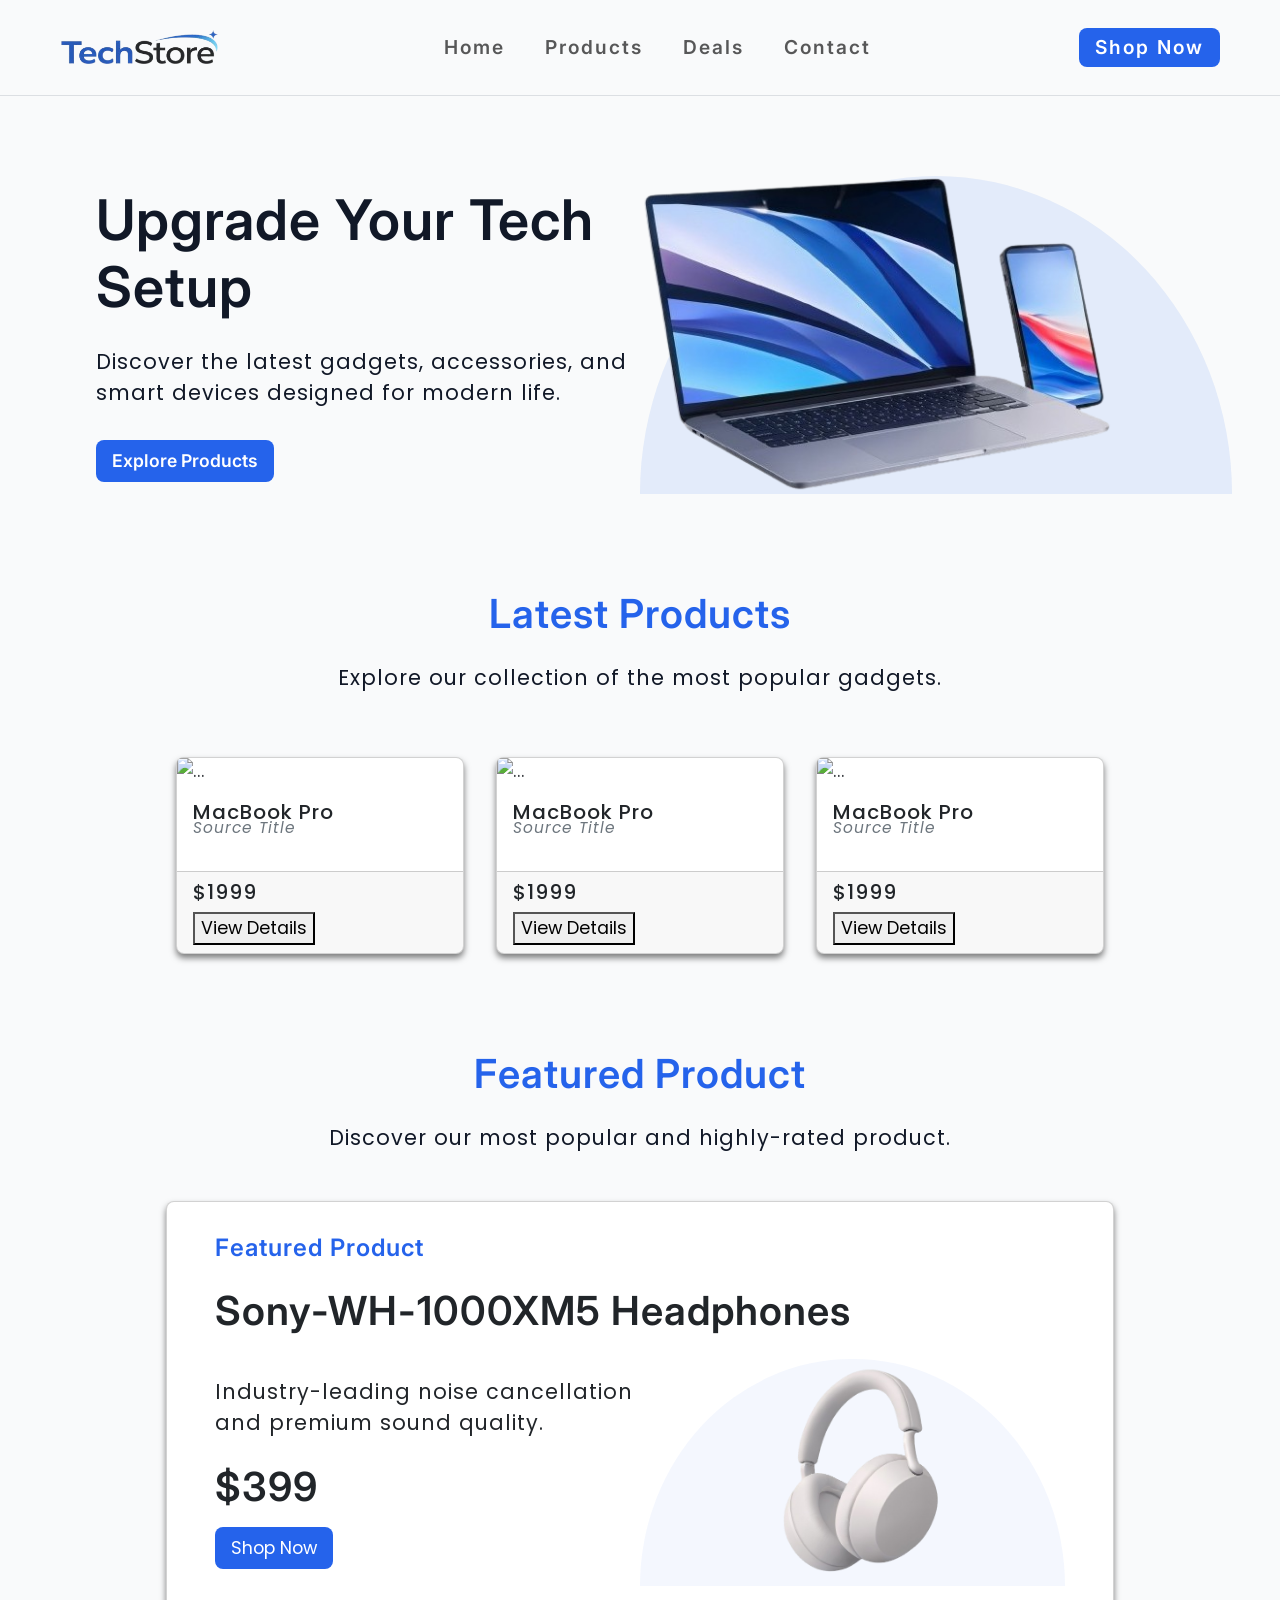
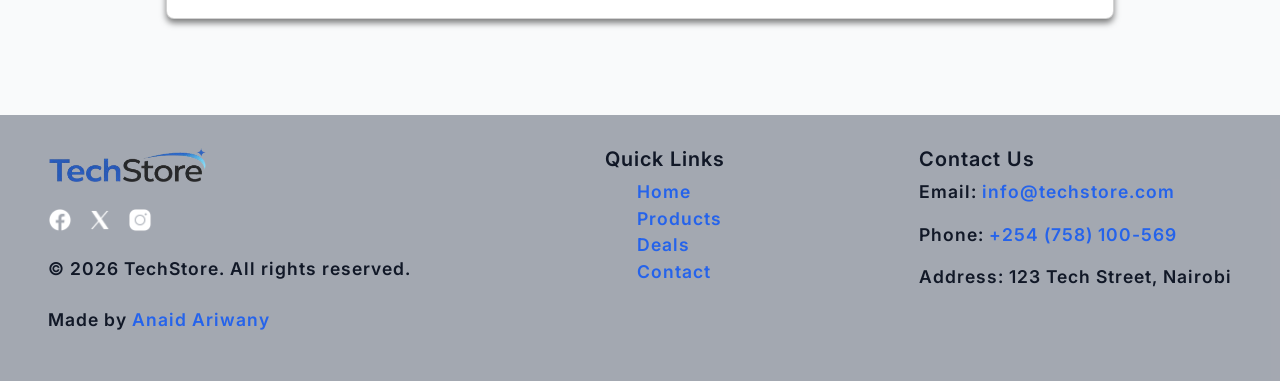
==== index.html @ 0371b0fb "Homepage footer styling completed." ====
<!DOCTYPE html>
<html lang="en">

<head>
    <meta charset="UTF-8">
    <meta name="viewport" content="width=device-width, initial-scale=1.0">
    <title>TechStore</title>

    <!-- favicon -->
    <link rel="icon" href="assets/images/favicon.ico" type="image/x-icon">

    <!-- seo meta tags -->
    <meta name="description"
        content="TechStore is your one-stop shop for the latest and greatest in technology. We offer a wide range of products, from smartphones and laptops to smart home devices and gaming accessories. Our mission is to provide our customers with the best shopping experience possible, with competitive prices, fast shipping, and excellent customer service. Whether you're a tech enthusiast or just looking for the perfect gift, TechStore has something for everyone. Shop with us today and discover the future of technology!">
    <meta name="keywords"
        content="TechStore, technology, gadgets, electronics, smartphones, laptops, smart home devices, gaming accessories, online shopping, tech products">
    <meta name="author" content="Anaid Ariwnay">
    <meta name="robots" content="index, follow">

    <!-- open graph meta tags -->
    <meta property="og:title" content="TechStore">
    <meta property="og:description"
        content="TechStore is your one-stop shop for the latest and greatest in technology. We offer a wide range of products, from smartphones and laptops to smart home devices and gaming accessories. Our mission is to provide our customers with the best shopping experience possible, with competitive prices, fast shipping, and excellent customer service. Whether you're a tech enthusiast or just looking for the perfect gift, TechStore has something for everyone. Shop with us today and discover the future of technology!">
    <meta property="og:image" content="https://anaid-ariwany.github.io/TechStore/assets/images/websiteReview.webp">
    <meta property="og:url" content="https://anaid-ariwany.github.io/TechStore/">

    <!-- inter google font -->
    <link rel="preconnect" href="https://fonts.googleapis.com">
    <link rel="preconnect" href="https://fonts.gstatic.com" crossorigin>
    <link href="https://fonts.googleapis.com/css2?family=Inter:opsz,wght@14..32,600&display=swap" rel="stylesheet">

    <!-- poppins google font -->
    <link rel="preconnect" href="https://fonts.googleapis.com">
    <link rel="preconnect" href="https://fonts.gstatic.com" crossorigin>
    <link href="https://fonts.googleapis.com/css2?family=Poppins&display=swap" rel="stylesheet">

    <!-- bootstrap -->
    <link href="https://cdn.jsdelivr.net/npm/bootstrap@5.3.8/dist/css/bootstrap.min.css" rel="stylesheet"
        integrity="sha384-sRIl4kxILFvY47J16cr9ZwB07vP4J8+LH7qKQnuqkuIAvNWLzeN8tE5YBujZqJLB" crossorigin="anonymous">

    <!-- custom css -->
    <link rel="stylesheet" href="style.css">
</head>

<body>

    <header class="fixed-top">
        <nav class="navbar  navbar-expand-lg">
            <div class="container-fluid">
                <a class="navbar-brand" href="index.html"><img src="assets/images/logo.webp" alt="logo"
                        class="logo"></a>
                <button class="navbar-toggler" type="button" data-bs-toggle="collapse" data-bs-target="#navbarNav"
                    aria-controls="navbarNav" aria-expanded="false" aria-label="Toggle navigation">
                    <span class="navbar-toggler-icon"></span>
                </button>

                <div class="collapse navbar-collapse justify-content-end" id="navbarNav">
                    <ul class="navbar-nav">
                        <li class="nav-item">
                            <a class="nav-link inter-heading" href="index.html">Home</a>
                        </li>
                        <li class="nav-item">
                            <a class="nav-link inter-heading" href="pages/products.html">Products</a>
                        </li>
                        <li class="nav-item">
                            <a class="nav-link inter-heading" href="pages/products.html">Deals</a>
                        </li>
                        <li class="nav-item">
                            <a class="nav-link inter-heading" href="#">Contact</a>
                        </li>
                    </ul>
                </div>

                <div class="collapse navbar-collapse justify-content-end" id="navbarNav">
                    <ul class="navbar-nav">
                        <li class="nav-item">
                            <a id="nav-button" class="nav-link inter-heading" href="pages/products.html">Shop Now</a>
                        </li>
                    </ul>
                </div>

            </div>
        </nav>
    </header>

    <main>

        <!-- hero section -->
        <section class="row gx-0 heroSection">

            <!-- left div -->
            <div class="col-sm-6 heroLeftDiv">
                <h1 class="display-4 inter-heading">Upgrade Your Tech Setup</h1>
                <p>Discover the latest gadgets, accessories, and smart devices designed for modern life.</p>
                <button class="blueButton inter-heading">Explore Products</button>
            </div>

            <!-- right div -->
            <div class="col-sm-6 heroRightDiv">
                <img src="assets/images/heroImage.webp" alt="heroImage" class="img-fluid heroImage">
            </div>

        </section>

        <!-- latest products sections -->
        <section class="productSection">
            <h3 class="display-6 inter-heading">Latest Products</h3>
            <p>Explore our collection of the most popular gadgets.</p>

            <div class="cardsDiv">

                <!-- card -->
                <div class="card" style="width: 18rem;">
                    <img src="..." class="card-img-top" alt="...">
                    <div class="card-body">
                        <h5 class="card-title">MacBook Pro</h5>
                        <figcaption class="blockquote-footer"><cite title="Source Title">Source Title</cite>
                        </figcaption>
                    </div>

                    <div class="card-footer">
                        <h5>$1999</h5>
                        <button>View Details</button>
                    </div>
                </div>


                <!-- card -->
                <div class="card" style="width: 18rem;">
                    <img src="..." class="card-img-top" alt="...">
                    <div class="card-body">
                        <h5 class="card-title">MacBook Pro</h5>
                        <figcaption class="blockquote-footer"><cite title="Source Title">Source Title</cite>
                        </figcaption>
                    </div>

                    <div class="card-footer">
                        <h5>$1999</h5>
                        <button>View Details</button>
                    </div>
                </div>

                <!-- card -->
                <div class="card" style="width: 18rem;">
                    <img src="..." class="card-img-top" alt="...">
                    <div class="card-body">
                        <h5 class="card-title">MacBook Pro</h5>
                        <figcaption class="blockquote-footer"><cite title="Source Title">Source Title</cite>
                        </figcaption>
                    </div>

                    <div class="card-footer">
                        <h5>$1999</h5>
                        <button>View Details</button>
                    </div>
                </div>

            </div>
        </section>

        <!-- featured section -->
        <section class="featuredProductSection">
            <h3 class="display-6 inter-heading">Featured Product</h3>
            <p>Discover our most popular and highly-rated product.</p>

            <!-- card -->
            <div class="card">
                <h4 class="inter-heading">Featured Product</h4>
                <h1 class="inter-heading">Sony-WH-1000XM5 Headphones</h1>

                <div class="bottomCard">
                    <!-- left div -->
                    <div class="cardLeftDiv">
                        <p>Industry-leading noise cancellation and premium sound quality.</p>
                        <h1 class="inter-heading">$399</h1>
                        <button class="blueButton">Shop Now</button>
                    </div>


                    <!-- right div -->
                    <div class="cardRightDiv">
                        <img src="assets/images/whiteHeadset.webp" alt="whiteHeadset" class="img-fluid whiteHeadset">
                    </div>
                </div>

            </div>
        </section>

    </main>

    <footer>

        <!-- left div -->
        <div class="footerLeftDiv">
            <img src="assets/images/logo.webp" alt="logo" class="logo">

            <div class="iconDiv">
                <img src="assets/icons/facebook.webp" alt="facebook" class="icon">
                <img src="assets/icons/twitter.webp" alt="twitter" class="icon">
                <img src="assets/icons/instagram.webp" alt="instagram" class="icon">
            </div>

            <p class="inter-heading">&copy; 2026 TechStore. All rights reserved.</p>

            <p class="inter-heading">Made by <a class="inter-heading" href="https://github.com/Anaid-Ariwany"
                    target="_blank" rel="noopener noreferrer">Anaid
                    Ariwany</a></p>
        </div>

        <!-- middle div -->
        <div class="footerMiddleDiv">
            <h5 class="inter-heading">Quick Links</h5>
            <ul>
                <li><a class="inter-heading" href="index.html">Home</a></li>
                <li><a class="inter-heading" href="pages/products.html">Products</a></li>
                <li><a class="inter-heading" href="pages/products.html">Deals</a></li>
                <li><a class="inter-heading" href="#">Contact</a></li>
            </ul>
        </div>

        <!-- right div -->
        <div>
            <h5 class="inter-heading">Contact Us</h5>
            <p class="inter-heading">Email: <a href="mailto:info@techstore.com">info@techstore.com</a></p>
            <p class="inter-heading">Phone: <a href="tel:+254758100569">+254 (758) 100-569</a></p>
            <p class="inter-heading">Address: 123 Tech Street, Nairobi</p>
        </div>

    </footer>

    <!-- bootstrap -->
    <script src="https://cdn.jsdelivr.net/npm/bootstrap@5.3.8/dist/js/bootstrap.bundle.min.js"
        integrity="sha384-FKyoEForCGlyvwx9Hj09JcYn3nv7wiPVlz7YYwJrWVcXK/BmnVDxM+D2scQbITxI"
        crossorigin="anonymous"></script>
</body>

</html>
---- style.css ----
/* 
Primary: #2563EB
Dark: #111827
Gray: #6B7280
Background: #F9FAFB
Card White: #FFFFFF
*/

.inter-heading {
    font-family: "Inter", sans-serif;
    font-optical-sizing: auto;
    font-weight: 600;
    font-style: normal;
}

body {
    margin: 0;
    font-family: "Poppins", sans-serif;
    font-weight: 400;
    font-style: normal;
    font-size: 1.1rem;
    background-color: #F9FAFB;
    color: #111827;
    line-height: 1.5;
    letter-spacing: 1px;
}

main {
    margin-top: 8rem;
    padding: 0 3rem;
}

.card {
    background-color: #FFFFFF;
    border-radius: 0.5rem;
    box-shadow: 0 4px 6px rgba(0, 0, 0, 0.5);
}

.blueButton {
    padding: 0.5rem 1rem;
    background-color: #2563EB;
    color: #FFFFFF;
    border-radius: 0.5rem;
    border: none;
    width: fit-content;
}

.blueButton:hover {
    transform: scale(1.05);
}

.blockquote-footer::before {
    content: "";
}

/* ##### navbar styling #####*/
header {
    padding: 1rem 3rem;
    background-color: #F9FAFB;
    border-bottom: 1px solid rgb(107, 114, 128, 0.2);
}

.logo {
    width: 10rem;
    height: auto;
}

.navbar-nav {
    gap: 1.5rem;
}

.nav-link {
    font-size: 1.2rem;
    letter-spacing: 2px;
}

.nav-link:hover {
    color: #2563EB;
    transform: scale(1.05);
}

#nav-button {
    padding: 0.3rem 1rem;
    background-color: #2563EB;
    color: #FFFFFF !important;
    border-radius: 0.5rem;
    border: none;
}

#nav-button:hover {
    background-color: #2563EB;
    color: #FFFFFF !important;
    transform: scale(1.05);
}


/* ##### hero sectionstyling #####*/
.heroSection {
    padding: 3rem 0;
}

.heroLeftDiv {
    padding-left: 3rem;
    display: flex;
    flex-direction: column;
    justify-content: center;
    gap: 1rem;
}

.heroLeftDiv p,
.productSection p,
.featuredProductSection p {
    font-size: 1.3rem;
}

.heroImage {
    width: 80%;
    height: auto;
}

.heroRightDiv {
    display: flex;
    align-items: flex-end;
    background-color: rgb(37, 99, 235, 0.1);
    border-top-left-radius: 50% 100%;
    border-top-right-radius: 50% 100%;
}


/* ##### latest products section styling #####*/
.productSection,
.featuredProductSection {
    padding: 3rem 0;
    display: flex;
    flex-direction: column;
    align-items: center;
    gap: 1rem;
}

.cardsDiv {
    padding-top: 2rem;
    display: flex;
    flex-wrap: wrap;
    gap: 2rem;
}

.productSection h3,
.featuredProductSection h3 {
    color: #2563EB;
}

/* ##### featured product section styling #####*/
.featuredProductSection>.card {
    margin-top: 1rem;
    width: 80%;
    padding: 2rem 3rem;
    display: flex;
    flex-direction: column;
    gap: 1rem;
}

.featuredProductSection>.card h4 {
    color: #2563EB;
}

.bottomCard {
    display: flex;
    flex-wrap: wrap;
}

.cardLeftDiv,
.cardRightDiv {
    width: 50%;
}

.cardLeftDiv {
    display: flex;
    flex-direction: column;
    gap: 0.5rem;
    justify-content: center;
}

.cardRightDiv {
    display: flex;
    justify-content: center;
    align-items: flex-end;
    background-color: rgb(37, 99, 235, 0.05);
    border-top-left-radius: 50% 100%;
    border-top-right-radius: 50% 100%;
}

.whiteHeadset {
    width: 50%;
    height: auto;
}

/* ##### footer styling #####*/
footer {
    background-color: rgb(107, 114, 128, 0.6);
    color: #111827;
    display: flex;
    flex-wrap: wrap;
    justify-content: space-between;
    padding: 2rem 3rem;
    margin-top: 3rem;
}

.footerLeftDiv {
    display: flex;
    flex-direction: column;
    gap: 0.5rem;
}

.iconDiv {
    display: flex;
    gap: 1rem;
    padding: 1rem 0;
}

.icon {
    width: 1.5rem;
    height: auto;
    filter: invert(100%) sepia(100%) grayscale(100%) brightness(200%);
}

.icon:hover {
    transform: scale(1.5);
}

footer li {
    list-style: none;
}

footer a {
    color: #2563EB;
    text-decoration: none;
}

/* ##### styling #####*/
/* ##### styling #####*/
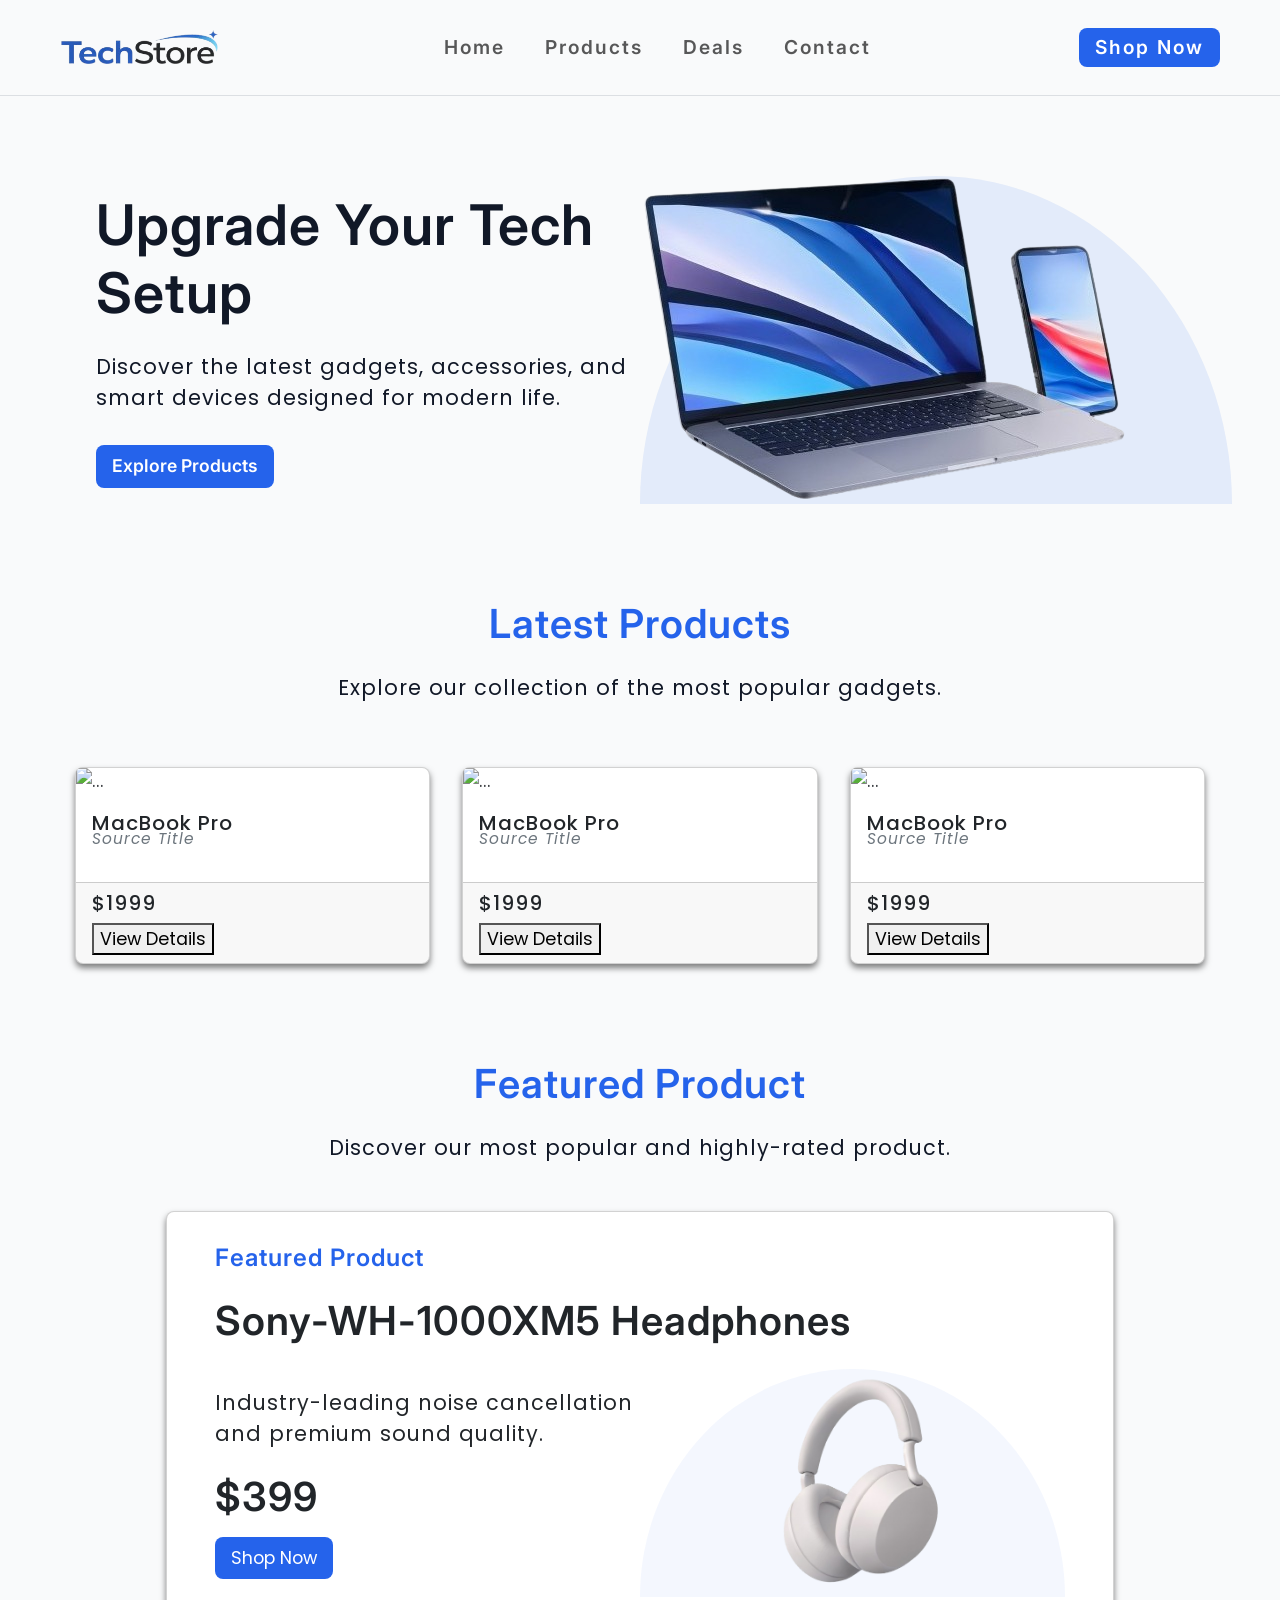
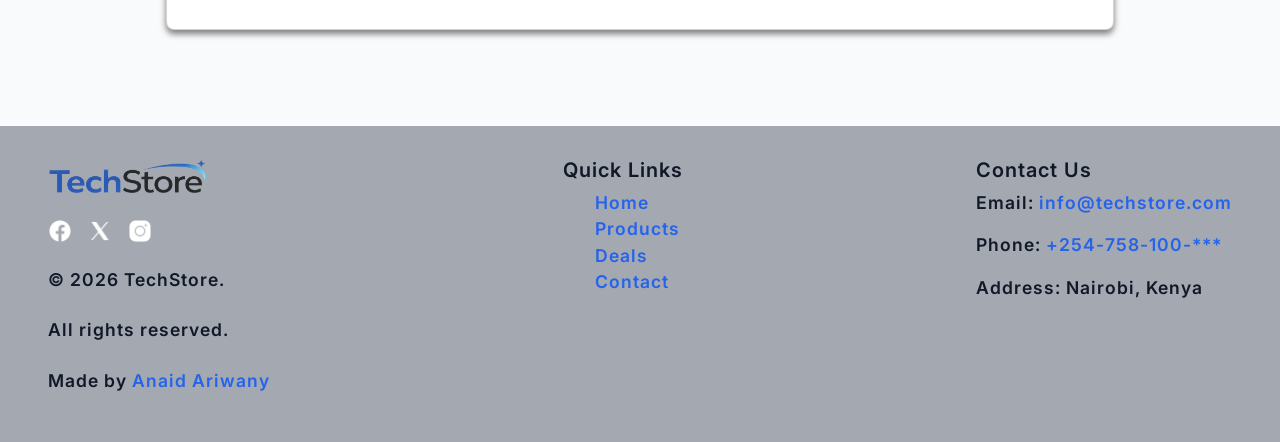
==== commit b565f269: "Homepage responsove design completed." ====
--- a/index.html
+++ b/index.html
@@ -45,7 +45,7 @@
 <body>
 
     <header class="fixed-top">
-        <nav class="navbar  navbar-expand-lg">
+        <nav class="navbar  navbar-expand-md">
             <div class="container-fluid">
                 <a class="navbar-brand" href="index.html"><img src="assets/images/logo.webp" alt="logo"
                         class="logo"></a>
@@ -110,7 +110,7 @@
             <div class="cardsDiv">
 
                 <!-- card -->
-                <div class="card" style="width: 18rem;">
+                <div class="card">
                     <img src="..." class="card-img-top" alt="...">
                     <div class="card-body">
                         <h5 class="card-title">MacBook Pro</h5>
@@ -126,7 +126,7 @@
 
 
                 <!-- card -->
-                <div class="card" style="width: 18rem;">
+                <div class="card">
                     <img src="..." class="card-img-top" alt="...">
                     <div class="card-body">
                         <h5 class="card-title">MacBook Pro</h5>
@@ -141,7 +141,7 @@
                 </div>
 
                 <!-- card -->
-                <div class="card" style="width: 18rem;">
+                <div class="card">
                     <img src="..." class="card-img-top" alt="...">
                     <div class="card-body">
                         <h5 class="card-title">MacBook Pro</h5>
@@ -200,7 +200,8 @@
                 <img src="assets/icons/instagram.webp" alt="instagram" class="icon">
             </div>
 
-            <p class="inter-heading">&copy; 2026 TechStore. All rights reserved.</p>
+            <p class="inter-heading">&copy; 2026 TechStore.</p>
+            <p class="inter-heading">All rights reserved.</p>
 
             <p class="inter-heading">Made by <a class="inter-heading" href="https://github.com/Anaid-Ariwany"
                     target="_blank" rel="noopener noreferrer">Anaid
@@ -219,11 +220,11 @@
         </div>
 
         <!-- right div -->
-        <div>
+        <div class="footerRightDiv">
             <h5 class="inter-heading">Contact Us</h5>
             <p class="inter-heading">Email: <a href="mailto:info@techstore.com">info@techstore.com</a></p>
-            <p class="inter-heading">Phone: <a href="tel:+254758100569">+254 (758) 100-569</a></p>
-            <p class="inter-heading">Address: 123 Tech Street, Nairobi</p>
+            <p class="inter-heading">Phone: <a href="tel:+254758100569">+254-758-100-***</a></p>
+            <p class="inter-heading">Address: Nairobi, Kenya</p>
         </div>
 
     </footer>
--- a/style.css
+++ b/style.css
@@ -85,6 +85,7 @@
     color: #FFFFFF !important;
     border-radius: 0.5rem;
     border: none;
+    width: fit-content;
 }
 
 #nav-button:hover {
@@ -114,7 +115,7 @@
 }
 
 .heroImage {
-    width: 80%;
+    min-width: 80%;
     height: auto;
 }
 
@@ -134,14 +135,21 @@
     display: flex;
     flex-direction: column;
     align-items: center;
+    justify-content: center;
     gap: 1rem;
 }
 
 .cardsDiv {
     padding-top: 2rem;
     display: flex;
-    flex-wrap: wrap;
+    justify-content: center;
+    flex-wrap: nowrap;
     gap: 2rem;
+    width: 100%
+}
+
+.cardsDiv>.card {
+    width: 30%;
 }
 
 .productSection h3,
@@ -199,7 +207,6 @@
     background-color: rgb(107, 114, 128, 0.6);
     color: #111827;
     display: flex;
-    flex-wrap: wrap;
     justify-content: space-between;
     padding: 2rem 3rem;
     margin-top: 3rem;
@@ -208,6 +215,7 @@
 .footerLeftDiv {
     display: flex;
     flex-direction: column;
+    flex-wrap: wrap;
     gap: 0.5rem;
 }
 
@@ -236,5 +244,237 @@
     text-decoration: none;
 }
 
-/* ##### styling #####*/
-/* ##### styling #####*/+/* ############### responsive design ###############*/
+/* screens above 768px and below 883px */
+@media (min-width:768px) and (max-width:883px) {
+    header {
+        padding: 1rem;
+    }
+
+    .navbar-nav {
+        gap: 0;
+    }
+
+    #nav-button {
+        padding: 0.3rem 0.5rem;
+    }
+
+    footer {
+        padding: 1rem;
+    }
+
+    .heroRightDiv {
+        border-top-left-radius: 80% 100%;
+        border-top-right-radius: 80% 100%;
+    }
+}
+
+/* screens above 768px and below 992px */
+@media (min-width:768px) and (max-width:992px) {
+    main {
+        padding: 0 1rem;
+    }
+
+    .heroLeftDiv p {
+        font-size: 1.2rem;
+    }
+
+    .cardsDiv {
+        gap: 1rem;
+    }
+
+    .featuredProductSection>.card {
+        width: 90%;
+    }
+
+    .whiteHeadset {
+        width: 65%;
+        height: auto;
+    }
+}
+
+/* screens above 576px and below 768px */
+@media (min-width:576px) and (max-width:768px) {
+    main {
+        padding: 0 1rem;
+    }
+
+    .heroLeftDiv {
+        padding-left: 0;
+        gap: 0.5rem;
+    }
+
+    .heroLeftDiv p,
+    .productSection p,
+    .featuredProductSection p {
+        font-size: 1.1rem;
+    }
+
+    .heroImage {
+        min-width: 100%;
+    }
+
+    .heroRightDiv,
+    .cardRightDiv {
+        border-top-left-radius: 80% 100%;
+        border-top-right-radius: 80% 100%;
+    }
+
+    .cardsDiv {
+        gap: 0.5rem;
+        padding: 0;
+    }
+
+    .featuredProductSection>.card {
+        width: 100%;
+        margin-top: 0;
+    }
+
+    .whiteHeadset {
+        width: 80%;
+        height: auto;
+    }
+
+    .footerMiddleDiv {
+        display: none;
+    }
+}
+
+/* screens below 576px */
+@media (max-width:576px) {
+    main {
+        padding: 0 1rem;
+    }
+
+    .heroLeftDiv {
+        padding-left: 0;
+        gap: 0.5rem;
+        text-align: center;
+        align-items: center;
+        padding-bottom: 2rem;
+    }
+
+    .heroImage {
+        min-width: 50%;
+    }
+
+    .heroRightDiv,
+    .cardRightDiv {
+        border-top-left-radius: 80% 100%;
+        border-top-right-radius: 80% 100%;
+    }
+
+    .heroLeftDiv p,
+    .productSection p,
+    .featuredProductSection p {
+        font-size: 1.1rem;
+    }
+
+    .productSection p,
+    .featuredProductSection p {
+        text-align: center;
+    }
+
+    .cardLeftDiv p {
+        text-align: left;
+    }
+
+    .heroImage {
+        min-width: 100%;
+    }
+
+    .heroRightDiv,
+    .cardRightDiv {
+        border-top-left-radius: 80% 100%;
+        border-top-right-radius: 80% 100%;
+    }
+
+    .heroSection,
+    .productSection {
+        padding: 2rem 0;
+    }
+
+    .cardsDiv {
+        flex-wrap: wrap;
+        gap: 1rem;
+        padding: 0;
+    }
+
+    .cardsDiv>.card {
+        width: 15rem;
+    }
+
+    .featuredProductSection>.card {
+        width: 100%;
+        margin-top: 0;
+    }
+
+    .whiteHeadset {
+        width: 80%;
+        height: auto;
+    }
+
+    .footerMiddleDiv {
+        display: none;
+    }
+
+    footer {
+        padding: 1rem;
+    }
+}
+
+/* screens below 503px */
+@media (max-width:503px) {
+    footer {
+        flex-direction: column;
+        align-items: center;
+        gap: 1rem;
+        text-align: center;
+    }
+
+    .iconDiv {
+        justify-content: center;
+    }
+}
+
+/* screens below 528px */
+@media (max-width:528px) {
+    header {
+        padding: 1rem;
+    }
+
+    .cardsDiv {
+        gap: 2rem;
+    }
+
+    .cardsDiv>.card {
+        width: 80%;
+    }
+
+    .featuredProductSection>.card h1,
+    .featuredProductSection>.card h4 {
+        text-align: center;
+    }
+
+    .bottomCard {
+        flex-direction: column;
+        gap: 1rem;
+    }
+
+    .cardLeftDiv,
+    .cardRightDiv {
+        width: 100%;
+        justify-content: center;
+        align-items: center;
+    }
+
+    .heroRightDiv {
+        border-top-left-radius: 80% 100%;
+        border-top-right-radius: 80% 100%;
+    }
+
+    .whiteHeadset {
+        width: 60%;
+        height: auto;
+    }
+}
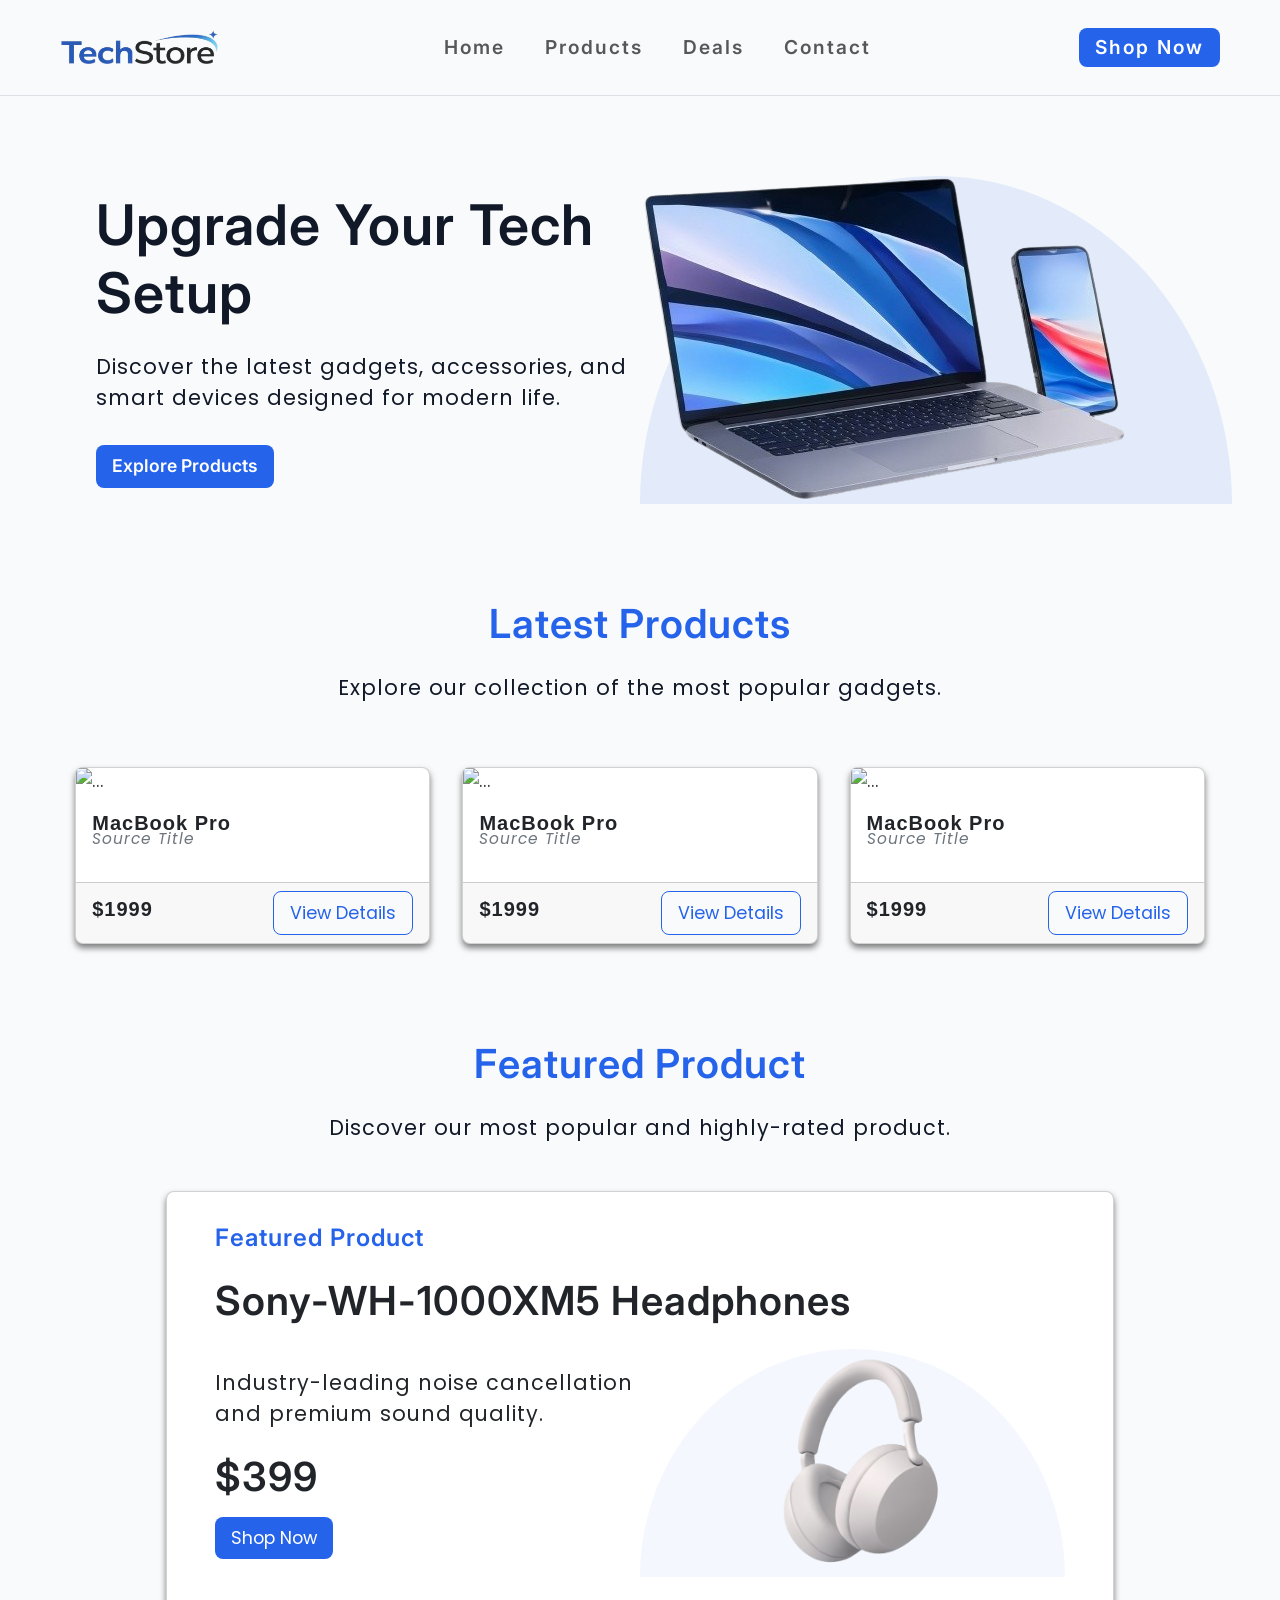
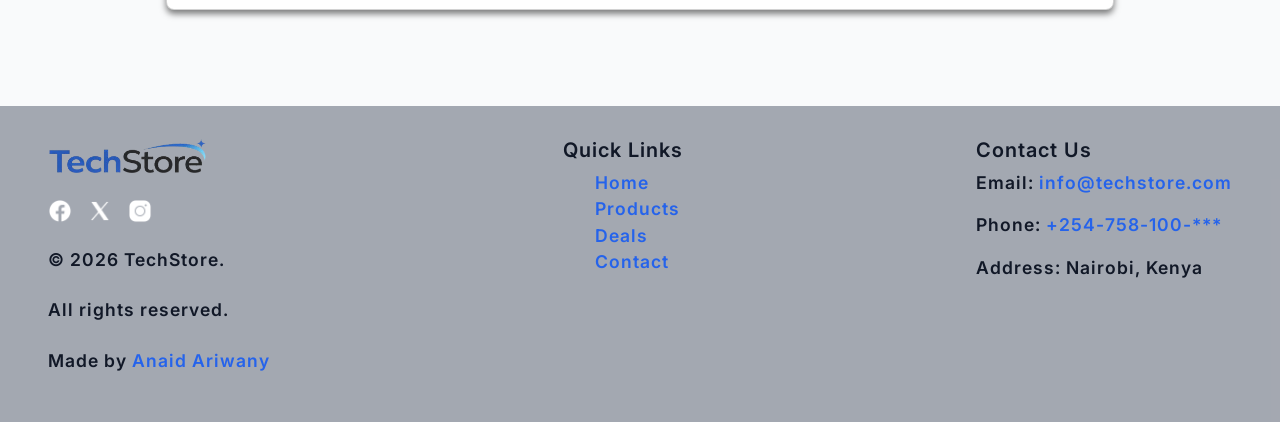
==== commit fa707d5f: "Styling: updated button styling for the product cards on both pages. Local storage: Created the obje" ====
--- a/index.html
+++ b/index.html
@@ -14,7 +14,7 @@
         content="TechStore is your one-stop shop for the latest and greatest in technology. We offer a wide range of products, from smartphones and laptops to smart home devices and gaming accessories. Our mission is to provide our customers with the best shopping experience possible, with competitive prices, fast shipping, and excellent customer service. Whether you're a tech enthusiast or just looking for the perfect gift, TechStore has something for everyone. Shop with us today and discover the future of technology!">
     <meta name="keywords"
         content="TechStore, technology, gadgets, electronics, smartphones, laptops, smart home devices, gaming accessories, online shopping, tech products">
-    <meta name="author" content="Anaid Ariwnay">
+    <meta name="author" content="Anaid Ariwany">
     <meta name="robots" content="index, follow">
 
     <!-- open graph meta tags -->
@@ -120,7 +120,7 @@
 
                     <div class="card-footer">
                         <h5>$1999</h5>
-                        <button>View Details</button>
+                        <button class="whiteButton">View Details</button>
                     </div>
                 </div>
 
@@ -136,7 +136,7 @@
 
                     <div class="card-footer">
                         <h5>$1999</h5>
-                        <button>View Details</button>
+                        <button class="whiteButton">View Details</button>
                     </div>
                 </div>
 
@@ -151,7 +151,7 @@
 
                     <div class="card-footer">
                         <h5>$1999</h5>
-                        <button>View Details</button>
+                        <button class="whiteButton">View Details</button>
                     </div>
                 </div>
 
@@ -173,7 +173,7 @@
                     <div class="cardLeftDiv">
                         <p>Industry-leading noise cancellation and premium sound quality.</p>
                         <h1 class="inter-heading">$399</h1>
-                        <button class="blueButton">Shop Now</button>
+                        <button class="blueButton" onclick="location.href='pages/products.html'">Shop Now</button>
                     </div>
 
 
@@ -229,6 +229,9 @@
 
     </footer>
 
+    <!-- javascript file -->
+    <script src="index.js"></script>
+
     <!-- bootstrap -->
     <script src="https://cdn.jsdelivr.net/npm/bootstrap@5.3.8/dist/js/bootstrap.bundle.min.js"
         integrity="sha384-FKyoEForCGlyvwx9Hj09JcYn3nv7wiPVlz7YYwJrWVcXK/BmnVDxM+D2scQbITxI"
--- a/style.css
+++ b/style.css
@@ -53,6 +53,19 @@
     content: "";
 }
 
+.whiteButton {
+    padding: 0.5rem 1rem;
+    background-color: #F9FAFB;
+    color: #2563EB;
+    border-radius: 0.5rem;
+    border: 1px solid #2563EB;
+    width: fit-content;
+}
+
+.whiteButton:hover {
+    transform: scale(1.05);
+}
+
 /* ##### navbar styling #####*/
 header {
     padding: 1rem 3rem;
@@ -157,6 +170,17 @@
     color: #2563EB;
 }
 
+.card-footer {
+    display: flex;
+    justify-content: space-between;
+    align-items: center;
+}
+
+.card-body h5,
+.card-footer h5 {
+    font-weight: bold;
+}
+
 /* ##### featured product section styling #####*/
 .featuredProductSection>.card {
     margin-top: 1rem;
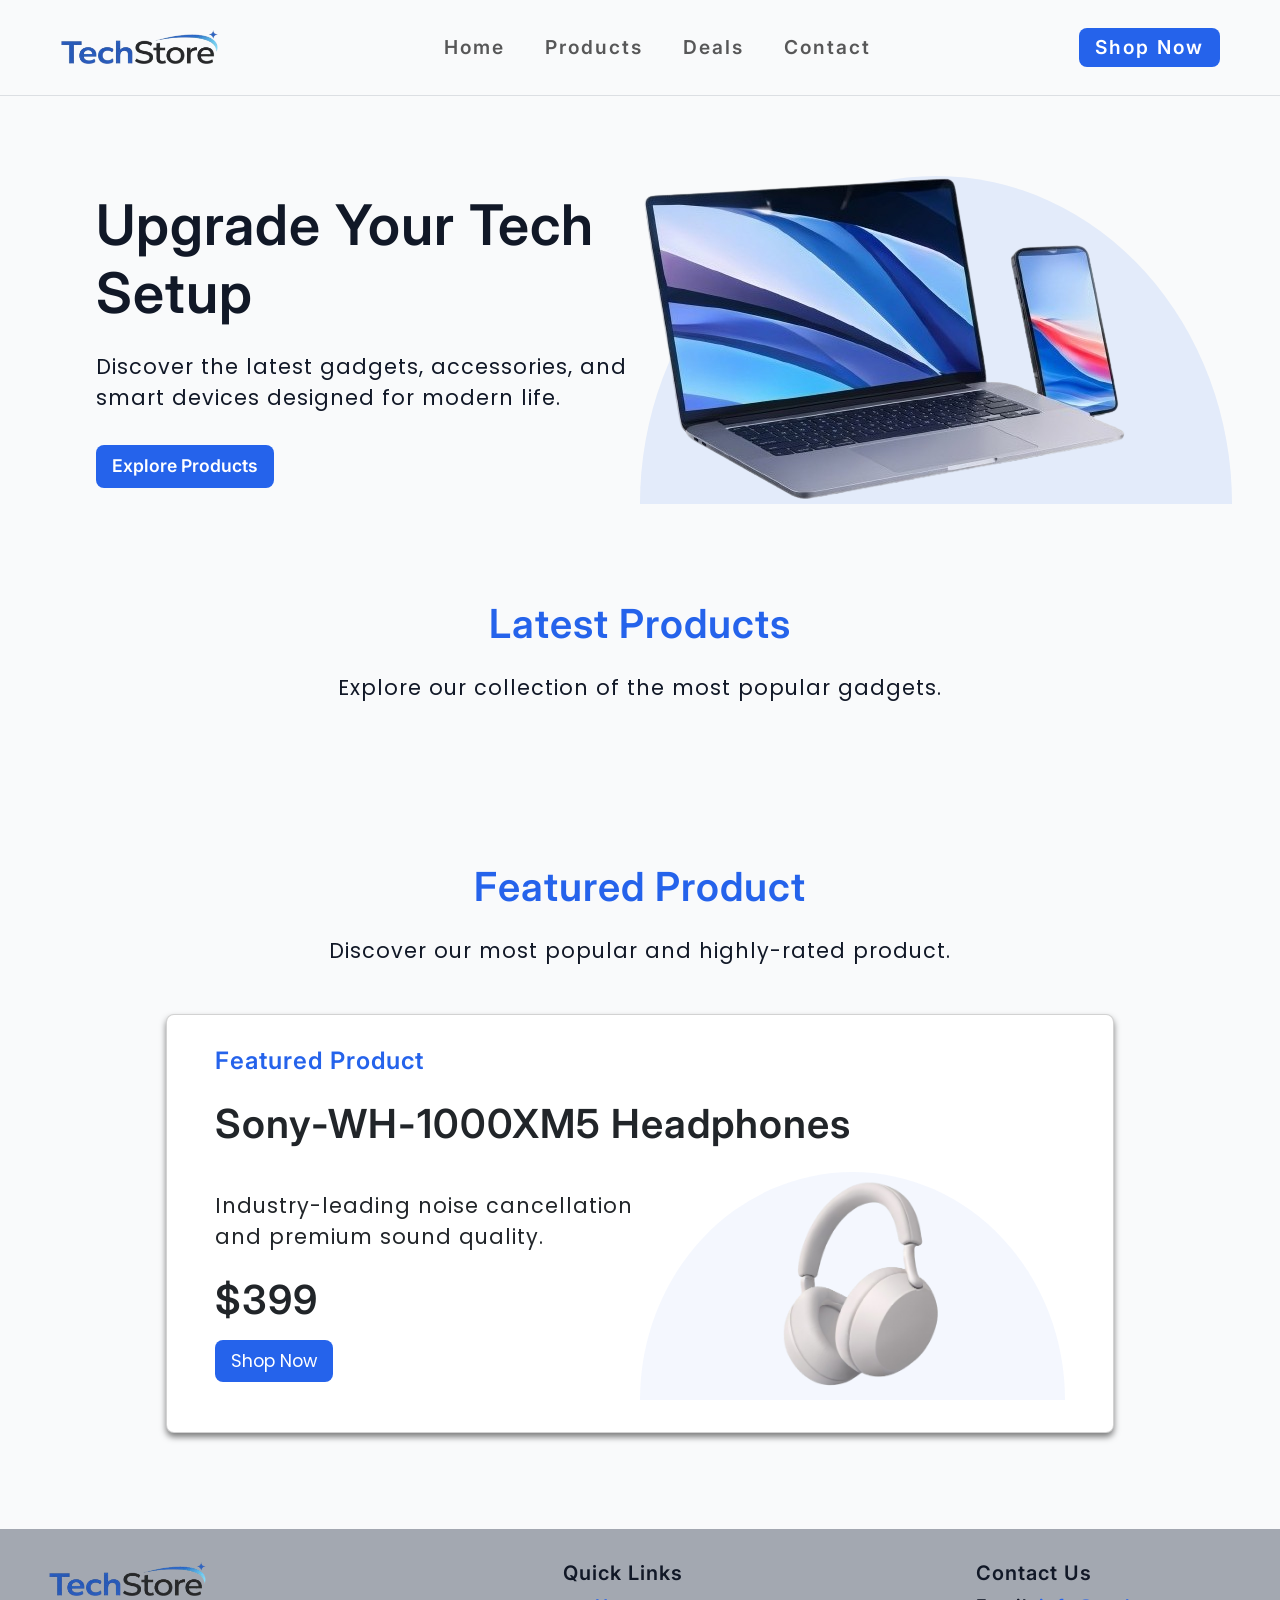
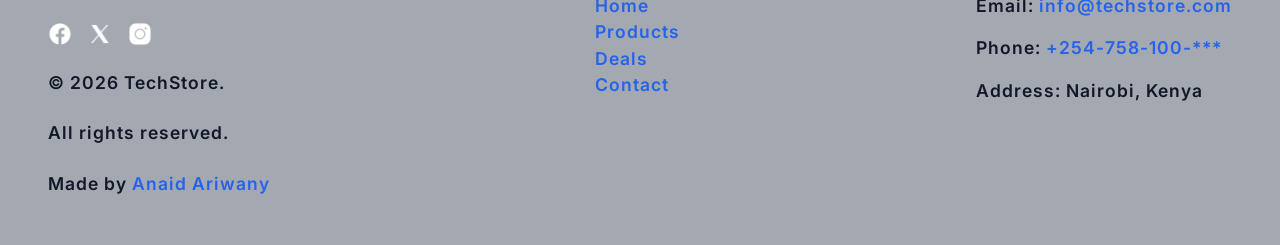
==== commit 46589600: "DOM manipulation: created the cards and products dynamically." ====
--- a/index.html
+++ b/index.html
@@ -110,7 +110,7 @@
             <div class="cardsDiv">
 
                 <!-- card -->
-                <div class="card">
+                <!-- <div class="card">
                     <img src="..." class="card-img-top" alt="...">
                     <div class="card-body">
                         <h5 class="card-title">MacBook Pro</h5>
@@ -122,11 +122,11 @@
                         <h5>$1999</h5>
                         <button class="whiteButton">View Details</button>
                     </div>
-                </div>
+                </div> -->
 
 
                 <!-- card -->
-                <div class="card">
+                <!-- <div class="card">
                     <img src="..." class="card-img-top" alt="...">
                     <div class="card-body">
                         <h5 class="card-title">MacBook Pro</h5>
@@ -138,10 +138,10 @@
                         <h5>$1999</h5>
                         <button class="whiteButton">View Details</button>
                     </div>
-                </div>
+                </div> -->
 
                 <!-- card -->
-                <div class="card">
+                <!-- <div class="card">
                     <img src="..." class="card-img-top" alt="...">
                     <div class="card-body">
                         <h5 class="card-title">MacBook Pro</h5>
@@ -153,7 +153,7 @@
                         <h5>$1999</h5>
                         <button class="whiteButton">View Details</button>
                     </div>
-                </div>
+                </div> -->
 
             </div>
         </section>
--- a/style.css
+++ b/style.css
@@ -49,6 +49,10 @@
     transform: scale(1.05);
 }
 
+.blockquote-footer {
+    padding-top: 1rem;
+}
+
 .blockquote-footer::before {
     content: "";
 }
@@ -162,6 +166,7 @@
 }
 
 .cardsDiv>.card {
+    display: flex;
     width: 30%;
 }
 
@@ -179,6 +184,16 @@
 .card-body h5,
 .card-footer h5 {
     font-weight: bold;
+}
+
+.card-imageDiv {
+    display: flex;
+    justify-content: center;
+}
+
+.card-img-top {
+    width: 10rem;
+    height: auto;
 }
 
 /* ##### featured product section styling #####*/
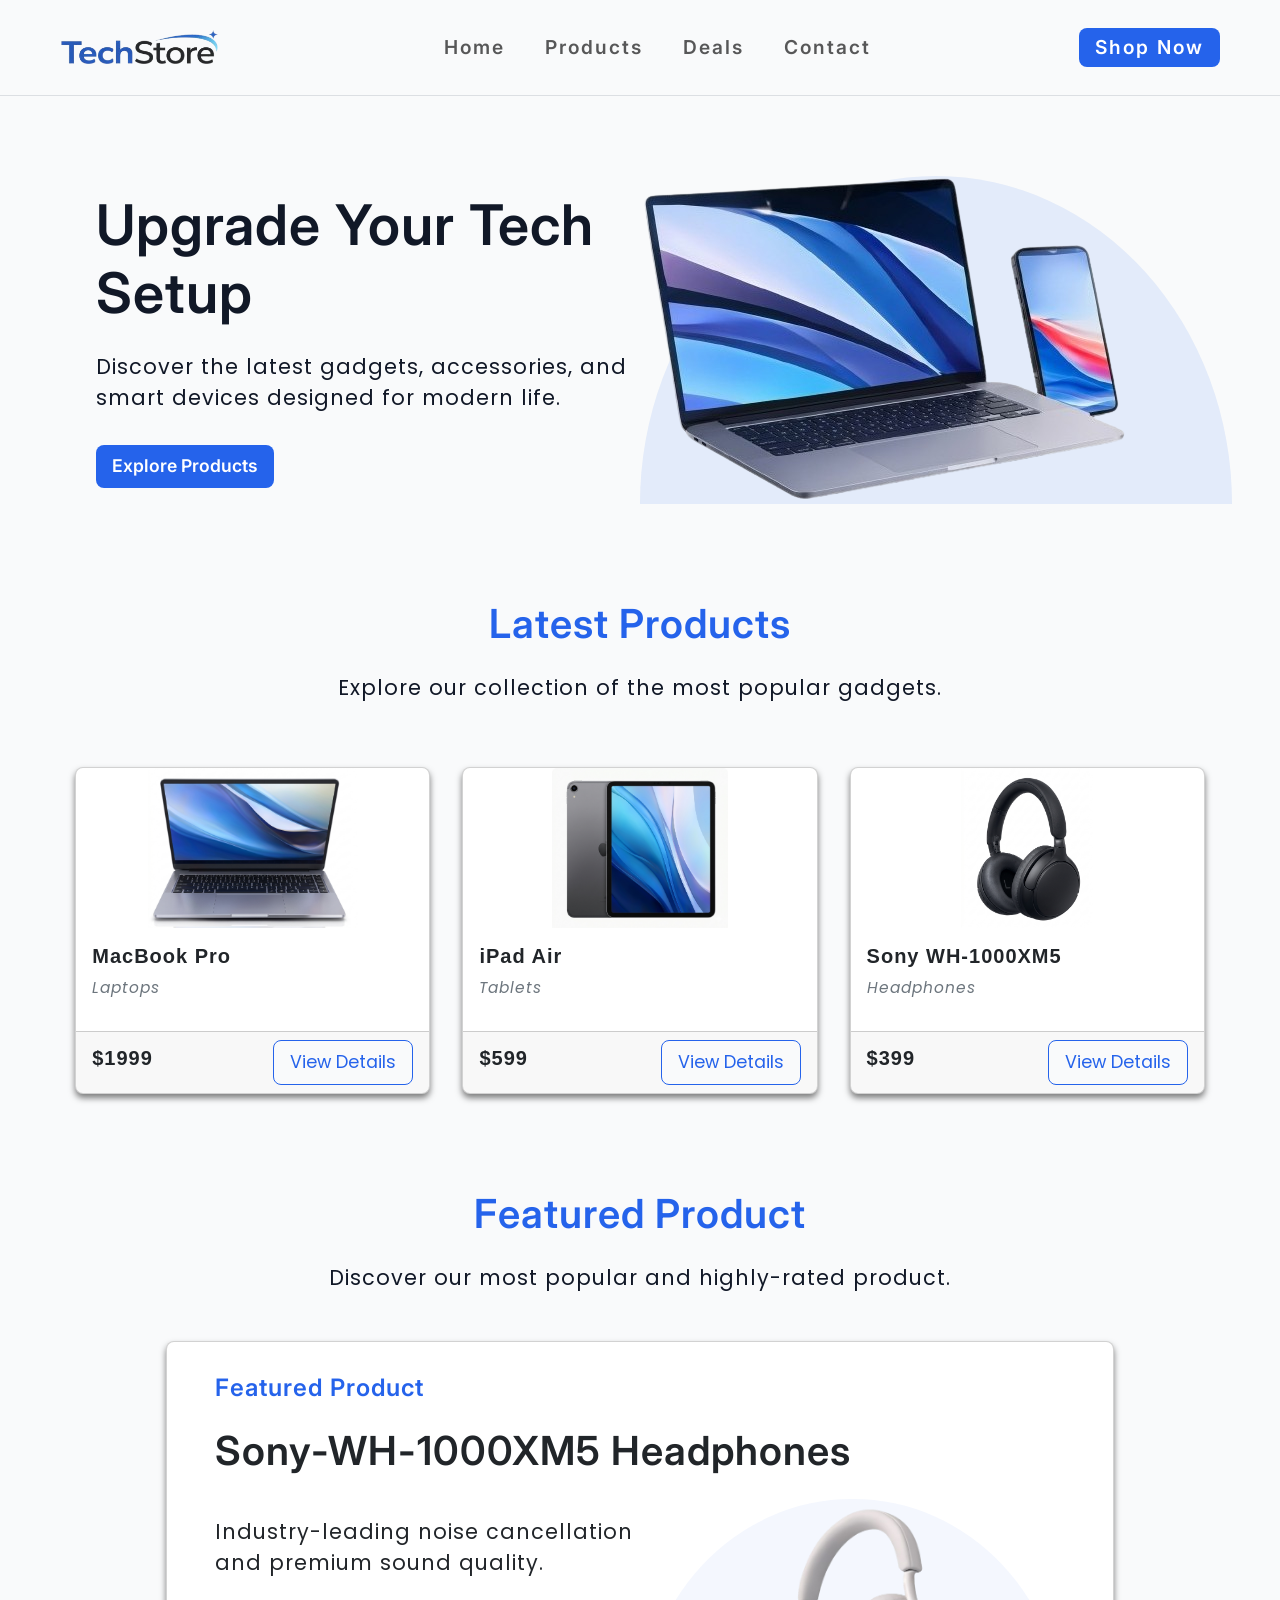
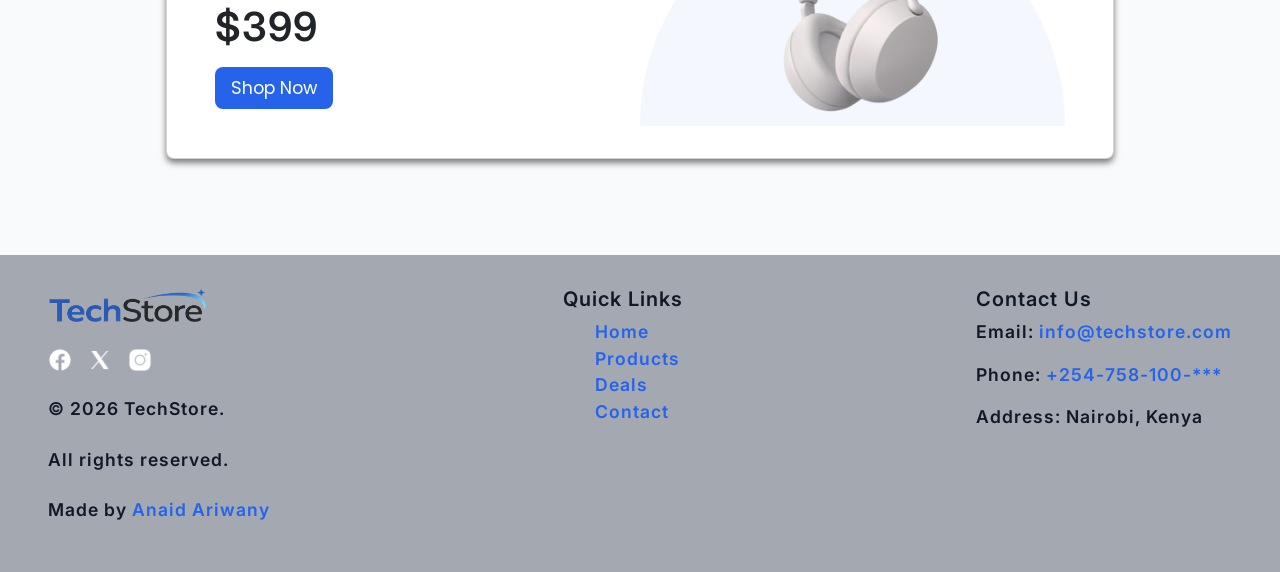
==== commit bf77c9cc: "Deleted the redundant cards code." ====
--- a/index.html
+++ b/index.html
@@ -7,7 +7,7 @@
     <title>TechStore</title>
 
     <!-- favicon -->
-    <link rel="icon" href="assets/images/favicon.ico" type="image/x-icon">
+    <link rel="icon" href="assets/icons/favicon.ico" type="image/x-icon">
 
     <!-- seo meta tags -->
     <meta name="description"
@@ -107,55 +107,7 @@
             <h3 class="display-6 inter-heading">Latest Products</h3>
             <p>Explore our collection of the most popular gadgets.</p>
 
-            <div class="cardsDiv">
-
-                <!-- card -->
-                <!-- <div class="card">
-                    <img src="..." class="card-img-top" alt="...">
-                    <div class="card-body">
-                        <h5 class="card-title">MacBook Pro</h5>
-                        <figcaption class="blockquote-footer"><cite title="Source Title">Source Title</cite>
-                        </figcaption>
-                    </div>
-
-                    <div class="card-footer">
-                        <h5>$1999</h5>
-                        <button class="whiteButton">View Details</button>
-                    </div>
-                </div> -->
-
-
-                <!-- card -->
-                <!-- <div class="card">
-                    <img src="..." class="card-img-top" alt="...">
-                    <div class="card-body">
-                        <h5 class="card-title">MacBook Pro</h5>
-                        <figcaption class="blockquote-footer"><cite title="Source Title">Source Title</cite>
-                        </figcaption>
-                    </div>
-
-                    <div class="card-footer">
-                        <h5>$1999</h5>
-                        <button class="whiteButton">View Details</button>
-                    </div>
-                </div> -->
-
-                <!-- card -->
-                <!-- <div class="card">
-                    <img src="..." class="card-img-top" alt="...">
-                    <div class="card-body">
-                        <h5 class="card-title">MacBook Pro</h5>
-                        <figcaption class="blockquote-footer"><cite title="Source Title">Source Title</cite>
-                        </figcaption>
-                    </div>
-
-                    <div class="card-footer">
-                        <h5>$1999</h5>
-                        <button class="whiteButton">View Details</button>
-                    </div>
-                </div> -->
-
-            </div>
+            <div class="cardsDiv"></div>
         </section>
 
         <!-- featured section -->
--- a/style.css
+++ b/style.css
@@ -192,8 +192,8 @@
 }
 
 .card-img-top {
-    width: 10rem;
-    height: auto;
+    width: auto;
+    height: 10rem;
 }
 
 /* ##### featured product section styling #####*/
